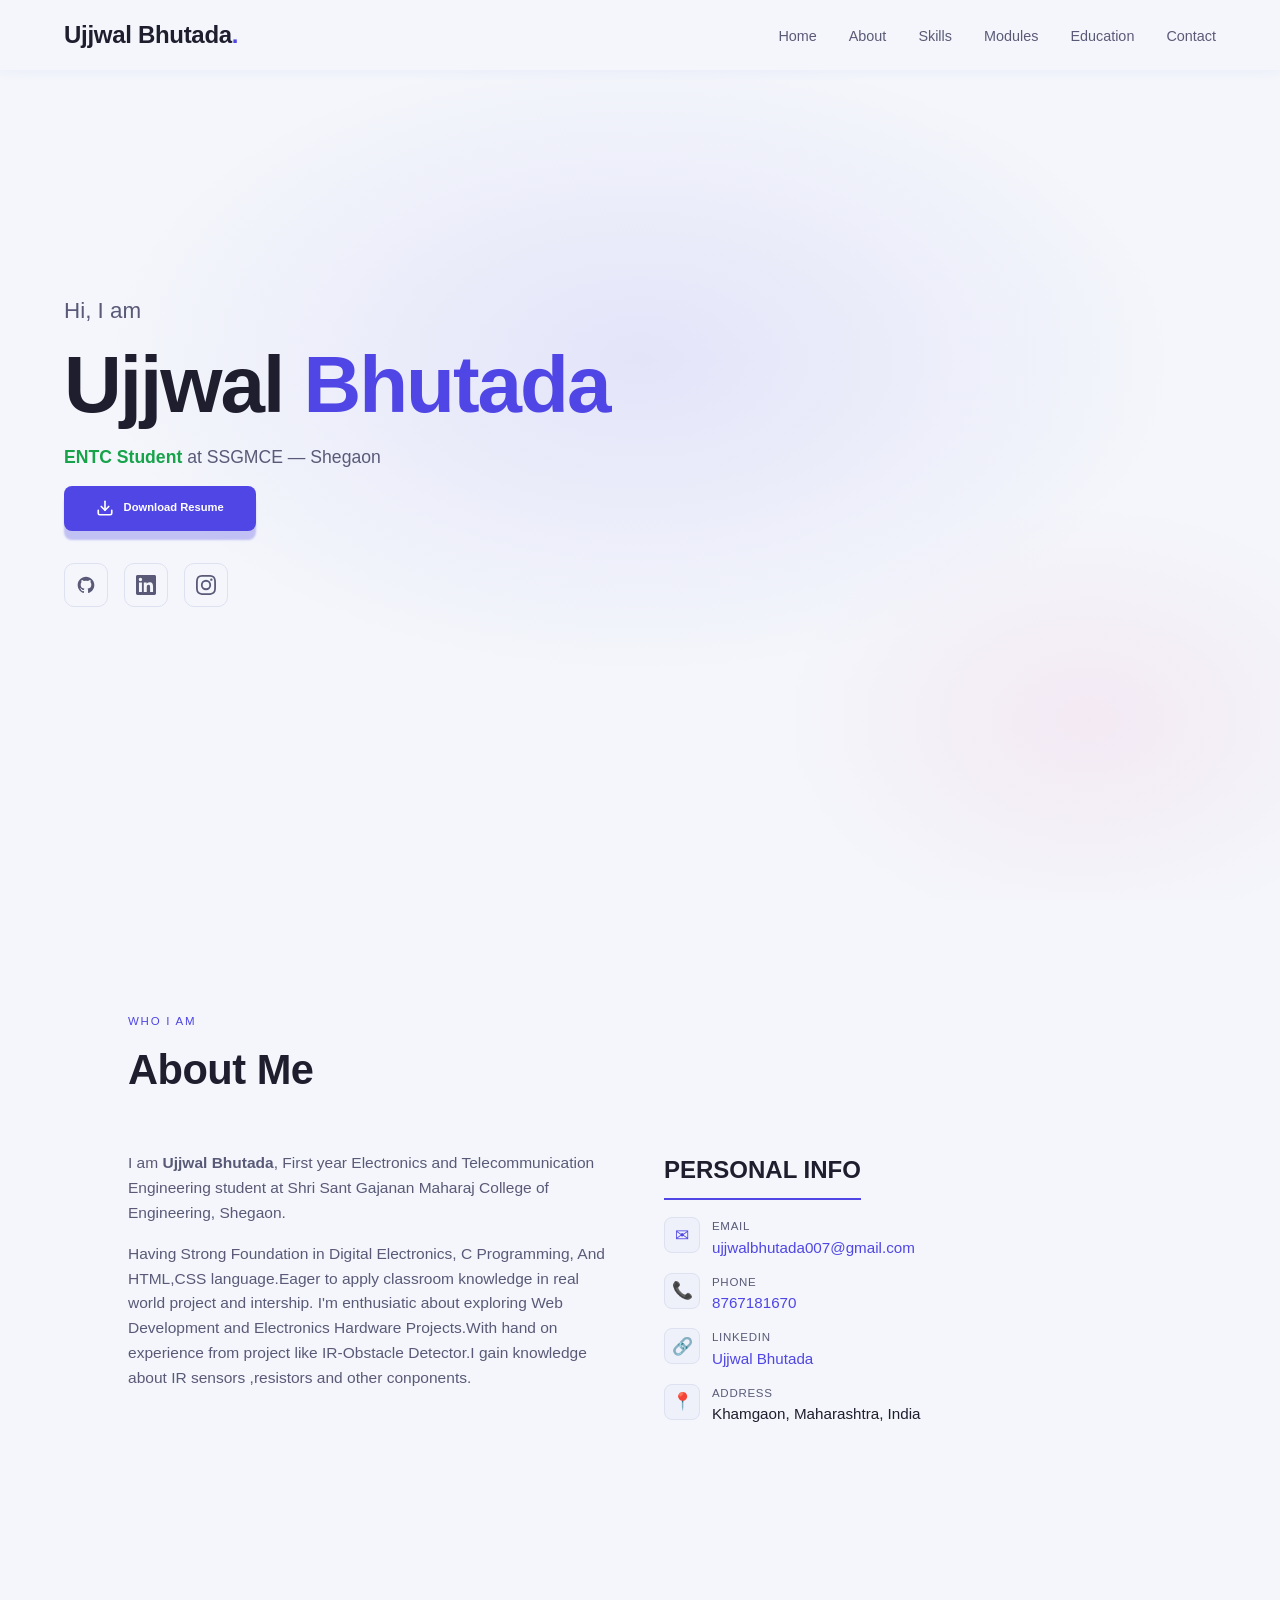
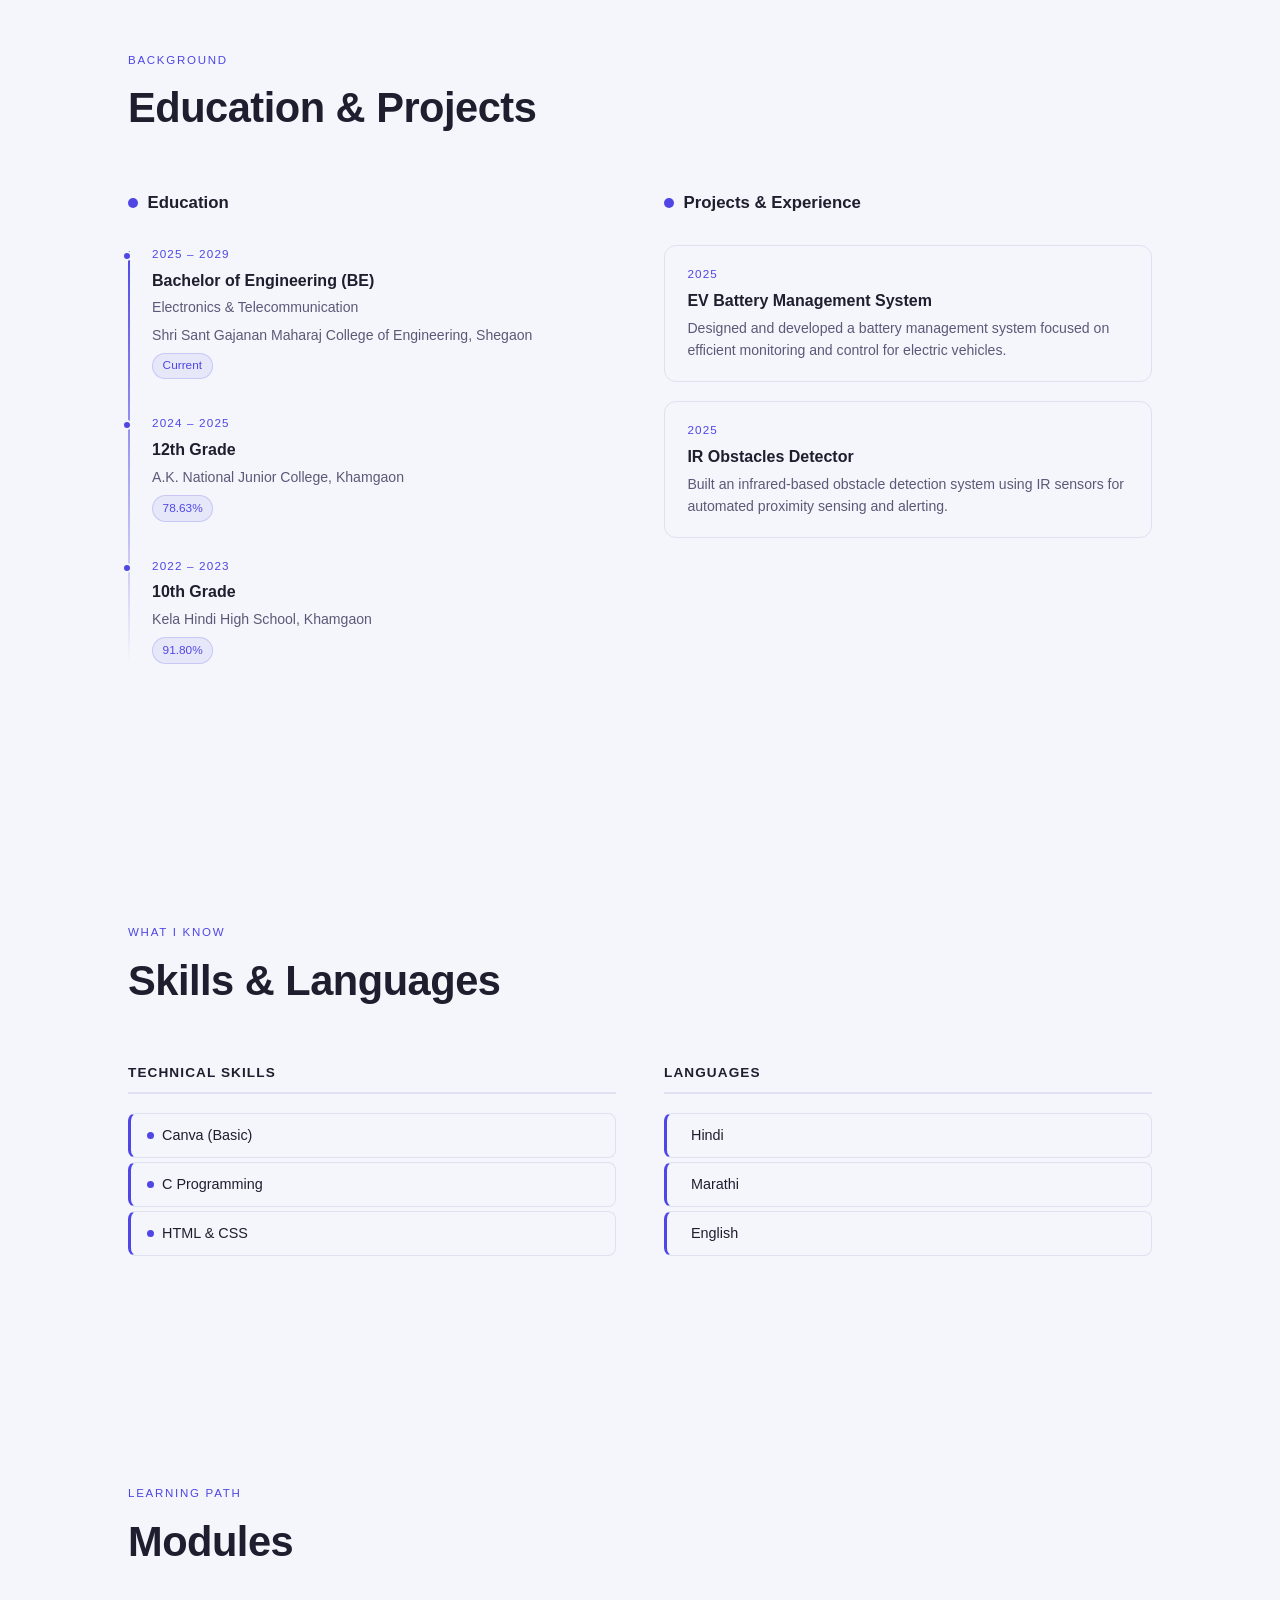
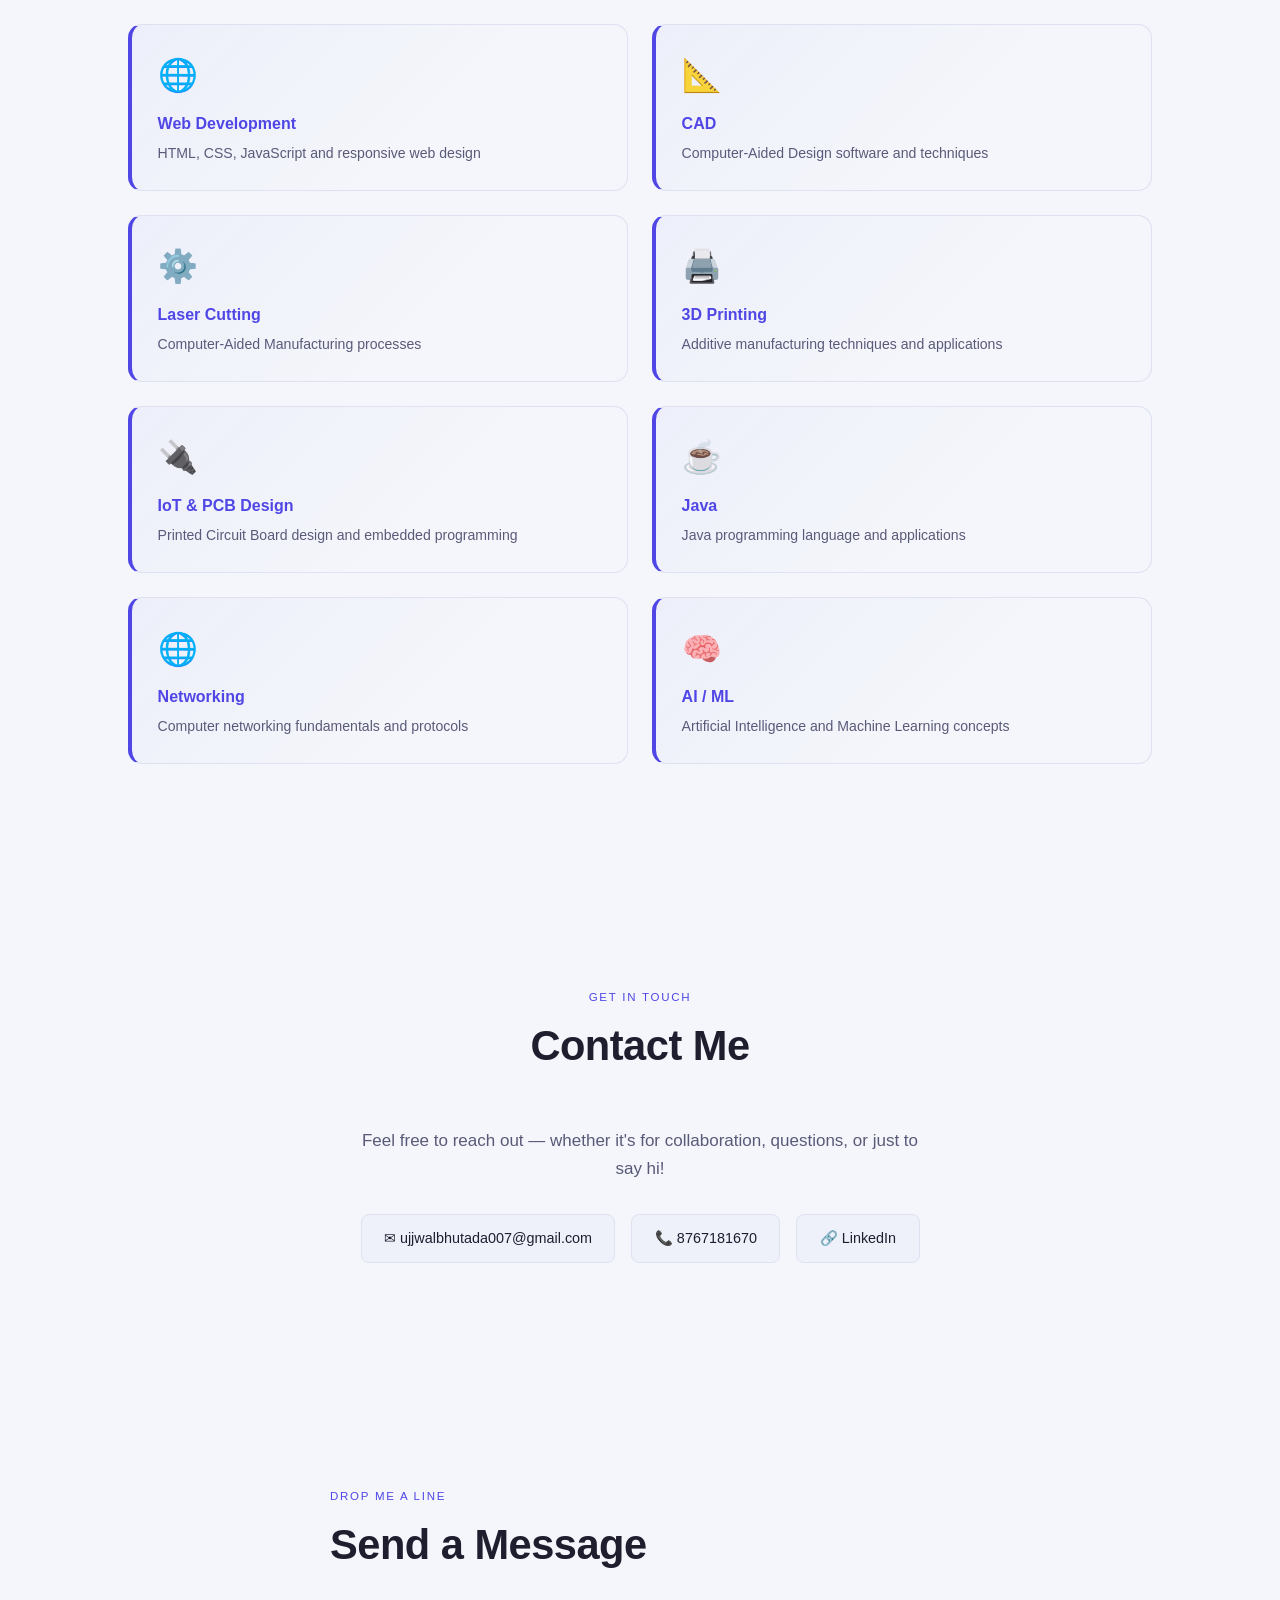
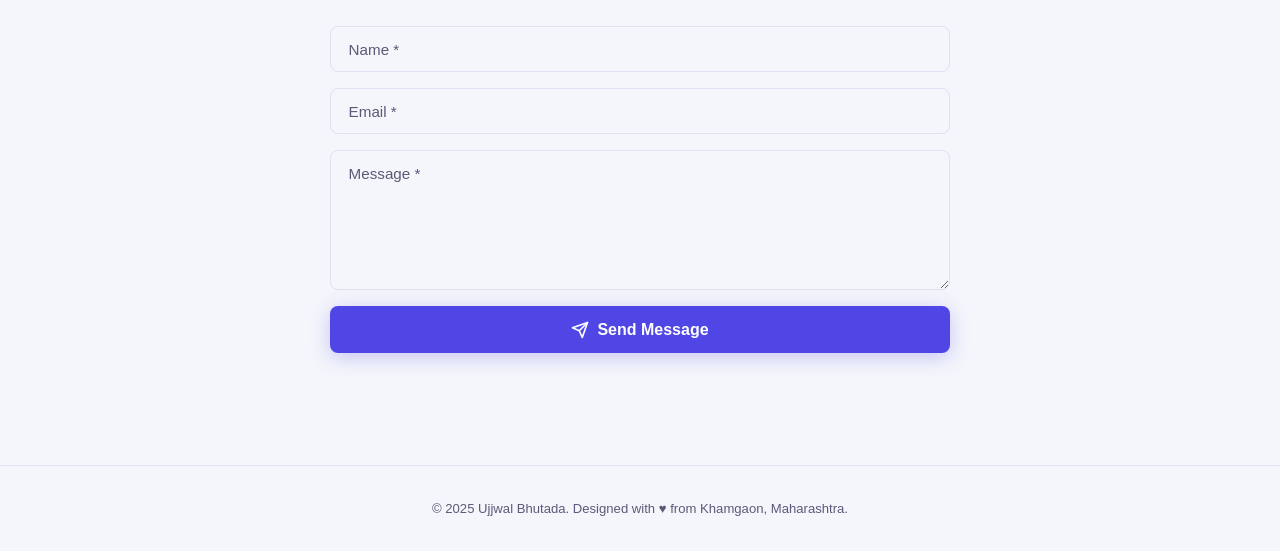
==== Index.html @ f67c1dc6 "Index.html" ====
<!DOCTYPE html>
<html lang="en">
<head>
<meta charset="UTF-8" />
<meta name="viewport" content="width=device-width, initial-scale=1.0"/>
<title>Ujjwal Bhutada | Portfolio</title>
  <link rel="preconnect" href="https://fonts.googleapis.com">
<style>
  :root {
    --bg: #f4f6fb;
    --surface: #fffff;
    --card: #eef0fa;
    --border: #dde1f0;
    --accent: #4f46e5;
    --accent3: #16a34a;
    --text: #1e1e2e;
    --muted: #5a5a78;
    --white: #ffffff;
  }

  *, *::before, *::after { box-sizing: border-box; margin: 0; padding: 0; }
  html { scroll-behavior: smooth; }

  body {
    background: var(--bg);
    color: var(--text);
    font-family: 'poppin', sans-serif;
    font-size: 16px;
    line-height: 1.6;
    overflow-x: hidden;
  }

  /* NAV */
  nav {
    position: fixed; top: 0; left: 0; right: 0; z-index: 100;
    display: flex; align-items: center; justify-content: space-between;
    padding: 1rem 5%;
    background: #f4f6fb;
    backdrop-filter: blur(14px);
    border-bottom: 0px solid var(--border);
    box-shadow: 0 1px 12px rgba(79,70,229,.06);
  }

  .nav-logo {
    font-family: 'poppin', sans-serif;
    font-weight: 800; font-size: 1.5rem;
    color: var(--text); letter-spacing: -.3px;
  }
  .nav-logo span { color: var(--accent); }

  .nav-links { display: flex; gap: 2rem; list-style: none; }
  .nav-links a {
    color: var(--muted); text-decoration: none;
    font-size: .9rem; font-weight: 500;
    transition: color .2s; position: relative;
  }
  .nav-links a::after {
    content: ''; position: absolute; bottom: -4px; left: 0;
    width: 0; height: 2px; background: var(--accent); transition: width .25s;
  }
  .nav-links a:hover { color: var(--accent); }
  .nav-links a:hover::after { width: 100%; }

  .hamburger {
    display: none; flex-direction: column; gap: 5px;
    cursor: pointer; background: none; border: none; padding: 4px;
  }
  .hamburger span {
    display: block; width: 24px; height: 2px;
    background: var(--text); border-radius: 2px; transition: all .3s;
  }
  .hamburger.active span:nth-child(1) { transform: translateY(7px) rotate(45deg); }
  .hamburger.active span:nth-child(2) { opacity: 0; }
  .hamburger.active span:nth-child(3) { transform: translateY(-7px) rotate(-45deg); }

  .mobile-menu {
    display: none; position: fixed; inset: 0;
    background: var(--white); z-index: 99;
    flex-direction: column; align-items: center; justify-content: center; gap: 0.5rem;
  }
  .mobile-menu.open { display: flex; }
  .mobile-menu a {
    font-family: 'poppins', sans-serif; font-size: 1rem; font-weight: 700;
    color: var(--text); text-decoration: none; transition: color .2s;
  }
  .mobile-menu a:hover { color: var(--accent); }
  .mobile-close {
    position: absolute; top: 1.5rem; right: 5%;
    font-size: 2rem; background: none; border: none;
    color: var(--text); cursor: pointer;
  }

  section { padding: 5rem 2%; 
   
  }

  /* HERO */
  #home {
    min-height: 100vh;
    display: flex; flex-direction: column;
    align-items: flex-start; justify-content: center; text-align: left;
    padding-left: 5%;}
  .hero-bg {
    position: absolute; inset: 0; 
    background:
      radial-gradient(ellipse 60% 50% at 50% 40%, rgba(79,70,229,.10) 0%, transparent 70%),
      radial-gradient(ellipse 40% 40% at 85% 80%, rgba(232,67,147,.07) 0%, transparent 60%);
    pointer-events: none;
  }

  .hero-socials {
    display: flex; gap: 1rem; margin-top: 2rem;
    animation: fadeUp .6s .5s ease both;
    justify-content: flex-start;
  }

  .social-icon {
    width: 44px; height: 44px;
    display: grid; place-items: center;
    border: 1.5px solid var(--border);
    border-radius: 10px;
    color: var(--muted);
    background: var(--surface);
    text-decoration: none;
    transition: color .2s, border-color .2s, transform .2s, box-shadow .2s;
  }
  .social-icon svg { width: 20px; height: 20px; }
  .social-icon:hover {
    color: var(--accent);
    border-color: var(--accent);
    transform: translateY(-3px);
    box-shadow: 0 6px 16px rgba(79,70,229,.15);
  }

  .hero-greeting {
    font-size: clamp(0.8rem, 2.5vw, 1.4rem);
    color: var(--muted); margin-bottom: .9rem;
    animation: fadeUp .6s .1s ease both;
    align-items:left;
  }

  .hero-name {
    font-family: 'Syne', sans-serif; font-weight: 800;
    font-size: clamp(2.6rem, 5vw, 5.5rem);
    color: var(--text); line-height: 1.05; letter-spacing: -2px;
    animation: fadeUp .6s .2s ease both;
  }
  .hero-name .accent { color: var(--accent); }

  .hero-sub {
    margin-top: 1rem; font-size: clamp(.95rem, 1.8vw, 1.1rem);
    color: var(--muted); font-weight: 400;
    animation: fadeUp .6s .3s ease both;
  }
  .hero-sub strong { color: var(--accent3); font-weight: 600; }

  .hero-cta {
    margin-top: .9rem;
    display: inline-flex; align-items: center; gap: .6rem;
    background: var(--accent); color: var(--white);
    padding: .85rem 2rem; border-radius: 8px;
    font-weight: 600; font-size: .7rem; text-decoration: none;
    transition: transform .2s, box-shadow .2s;
    box-shadow: 0 9px 2px rgba(79,70,229,.3);
    animation: fadeUp .6s .4s ease both;
  }
  .hero-cta:hover { transform: translateY(-2px); box-shadow: 0 8px 28px rgba(79,70,229,.4); }
  .hero-cta svg { width: 18px; height: 18px; }

  .scroll-hint {
    position: absolute; bottom: 2rem;
    display: flex; flex-direction: column; align-items: center; gap: .4rem;
    color: var(--muted); font-size: .75rem; animation: pulse 2s infinite;
  }
  .scroll-hint span { display: block; width: 1px; height: .4px; background: linear-gradient(to bottom, var(--accent), transparent); }

  .sec-header { margin-bottom: 3rem; }
  .sec-label { font-size: .72rem; letter-spacing: .15em; text-transform: uppercase; color: var(--accent); margin-bottom: .4rem; }
  .sec-title { font-family: 'Syne', sans-serif; font-size: clamp(1.7rem, 4vw, 2.6rem); font-weight: 700; color: var(--text); letter-spacing: -.5px; }

  /* ABOUT */
  #about { background: var(--surface); }
  .about-grid { display: grid; grid-template-columns: 1fr 1fr; gap: 3rem; align-items: start; }
  .about-bio p { color: var(--muted); margin-bottom: 1rem; font-size: .97rem; }

  .personal-headline {
    font-family: 'Syne', sans-serif;
    font-size: 1rem; font-weight: 700; color: var(--text);
    margin-bottom: 1.1rem; padding-bottom: .5rem;
    border-bottom: 2px solid var(--accent); display: inline-block;
  }

  .info-list { list-style: none; display: flex; flex-direction: column; gap: .8rem; }
  .info-list li { display: flex; gap: .75rem; align-items: flex-start; }
  .info-list .info-icon {
    width: 36px; height: 36px; flex-shrink: 0;
    background: var(--card); border: 1px solid var(--border);
    border-radius: 8px; display: grid; place-items: center; color: var(--accent);
  }
  .info-list .info-text { display: flex; flex-direction: column; }
  .info-list .info-label { font-size: .72rem; color: var(--muted); text-transform: uppercase; letter-spacing: .06em; }
  .info-list .info-val { font-size: .95rem; color: var(--text); }
  .info-list .info-val a { color: var(--accent); text-decoration: none; }
  .info-list .info-val a:hover { text-decoration: underline; }

  /* EDUCATION */
  #education { background: var(--bg); }
  .edu-grid { display: grid; grid-template-columns: 1fr 1fr; gap: 3rem; min-width: 0; }
  .col-title {
    font-family: 'Syne', sans-serif; font-size: 1.05rem; font-weight: 700;
    color: var(--text); margin-bottom: 1.75rem;
    display: flex; align-items: center; gap: .6rem;
  }
  .col-title::before { content: ''; width: 10px; height: 10px; border-radius: 50%; background: var(--accent); display: block; }

  .timeline { position: relative; padding-left: 1.5rem; }
  .timeline::before {
    content: ''; position: absolute; left: 0; top: 6px; bottom: 0;
    width: 2px; background: linear-gradient(to bottom, var(--accent), transparent); border-radius: 2px;
  }

  .tl-item { position: relative; margin-bottom: 2.2rem; }
  .tl-item::before {
    content: ''; position: absolute; left: -1.88rem; top: 6px;
    width: 10px; height: 10px; border-radius: 50%;
    background: var(--accent); border: 2px solid var(--bg);
  }

  .tl-year { font-size: .73rem; letter-spacing: .1em; color: var(--accent); text-transform: uppercase; margin-bottom: .25rem; }
  .tl-title { font-family: 'Syne', sans-serif; font-size: 1rem; font-weight: 600; color: var(--text); margin-bottom: .2rem; }
  .tl-sub { font-size: .88rem; color: var(--muted); }

  .tl-badge {
    display: inline-block; background: rgba(79,70,229,.08);
    border: 1px solid rgba(79,70,229,.2); color: var(--accent);
    font-size: .74rem; padding: .18rem .6rem; border-radius: 100px; margin-top: .4rem;
  }

  .proj-card {
    background: var(--surface); border: 1px solid var(--border);
    border-radius: 12px; padding: 1.2rem 1.4rem; margin-bottom: 1.2rem;
    transition: border-color .2s, transform .2s, box-shadow .2s;
  }
  .proj-card:hover { border-color: var(--accent); transform: translateX(4px); box-shadow: 0 4px 16px rgba(79,70,229,.08); }

  /* SKILLS */
  #skills { background: var(--surface); }
  .skills-grid { display: grid; grid-template-columns: 1fr 1fr; gap: 3rem; }

  .skill-col-title {
    font-family: 'Syne', sans-serif; font-size: .85rem; font-weight: 700;
    color: var(--text); margin-bottom: 1.2rem;
    text-transform: uppercase; letter-spacing: .08em;
    padding-bottom: .5rem; border-bottom: 2px solid var(--border);
  }

  .skill-pill {
    display: flex; align-items: center; gap: .5rem;
    background: var(--surface); border: 1px solid var(--border);
    border-left: 3px solid #4f46e5;
    border-radius: 8px; padding: .6rem 1rem; margin: .3rem 0;
    font-size: .9rem; color: var(--text); width: 100%;
    transition: border-color .2s, color .2s, background .2s;
  }
  .skill-pill:hover { border-color: var(--accent); color: var(--accent); background: rgba(79,70,229,.04); }
  .skill-pill .dot { width: 7px; height: 7px; border-radius: 50%; background: var(--accent); flex-shrink: 0; }

  .lang-pill {
    display: flex; align-items: center; gap: .5rem;
    background: var(--surface); border: 1px solid var(--border);
    border-left: 3px solid #4f46e5;
    border-radius: 8px; padding: .6rem 1rem; margin: .3rem 0;
    font-size: .9rem; color: var(--text); width: 100%;
    transition: border-color .2s, color .2s, background .2s;
  }
  .lang-pill:hover { border-color: var(--accent); }
  .lang-name { font-size: .95rem; color: var(--text); }
  .lang-level {
    margin-left: auto; font-size: .74rem; color: var(--accent3);
    background: rgba(22,163,74,.08); border-radius: 100px; padding: .15rem .6rem;
    border: 1px solid rgba(22,163,74,.2);
  }

  /* MODULES */
  #modules { background: var(--bg); }
  .modules-grid { display: grid; grid-template-columns: 1fr 1fr; gap: 1.5rem; }
  .module-card {
    background: var(--surface); border: 1px solid var(--border);
    border-radius: 14px; padding: 1.6rem; position: relative; overflow: hidden;
    transition: transform .2s, border-color .2s, box-shadow .2s;
    border-left: 4px solid #4f46e5;
  }
  .module-card:hover { transform: translateY(-4px); border-color: var(--accent); box-shadow: 0 8px 24px rgba(79,70,229,.1); }
  .module-card::after {
    content: ''; position: absolute; inset: 0;
    background: linear-gradient(135deg, rgba(79,70,229,.04) 0%, transparent 60%);
    pointer-events: none;
  }

  .module-num { display: none; }
.module-icon { font-size: 2rem; margin-bottom: .6rem; display: block; }
.module-name { font-family: 'Syne', sans-serif; font-size: 1rem; font-weight: 700; color: var(--accent); margin-bottom: .4rem; }
.module-desc { font-size: .88rem; color: var(--muted); line-height: 1.5; }

  .status-badge { display: inline-flex; align-items: center; gap: .4rem; font-size: .78rem; padding: .28rem .75rem; border-radius: 100px; font-weight: 500; }
  .status-completed { background: rgba(22,163,74,.08); color: var(--accent3); border: 1px solid rgba(22,163,74,.2); }
  .status-upcoming  { background: rgba(79,70,229,.08); color: var(--accent);  border: 1px solid rgba(79,70,229,.2); }
  .status-dot { width: 6px; height: 6px; border-radius: 50%; }
  .status-completed .status-dot { background: var(--accent3); }
  .status-upcoming  .status-dot { background: var(--accent); }

  /* CONTACT */
  #contact { background: var(--surface); text-align: center; }
  .contact-inner { max-width: 560px; margin: 0 auto; }
  .contact-inner > p { color: var(--muted); margin-bottom: 2rem; }
  .contact-links { display: flex; flex-wrap: wrap; gap: 1rem; justify-content: center; }
  .contact-btn {
    display: inline-flex; align-items: center; gap: .5rem;
    border: 1px solid var(--border); border-radius: 8px;
    padding: .75rem 1.4rem; color: var(--text);
    text-decoration: none; font-size: .9rem; background: var(--card);
    transition: border-color .2s, color .2s, background .2s, box-shadow .2s;
  }
  .contact-btn:hover { background: var(--accent); border-color: var(--accent); color: var(--white); box-shadow: 0 4px 16px rgba(79,70,229,.25); }

  /* SEND MESSAGE */
  #message { background: var(--bg); }

  .msg-form { display: flex; flex-direction: column; gap: 1rem; margin-top: .5rem; }

  .msg-form input,
  .msg-form textarea {
    width: 100%;
    padding: .85rem 1.1rem;
    border: 1.5px solid var(--border);
    border-radius: 8px;
    background: var(--surface);
    color: var(--text);
    font-family: 'DM Sans', sans-serif;
    font-size: .95rem;
    outline: none;
    transition: border-color .2s, box-shadow .2s;
  }
  .msg-form input::placeholder,
  .msg-form textarea::placeholder { color: var(--muted); }
  .msg-form input:focus,
  .msg-form textarea:focus {
    border-color: var(--accent);
    box-shadow: 0 0 0 3px rgba(79,70,229,.1);
  }
  .msg-form textarea { resize: vertical; min-height: 140px; }

  .msg-submit {
    display: inline-flex; align-items: center; justify-content: center; gap: .5rem;
    background: var(--accent); color: var(--white);
    border: none; border-radius: 8px;
    padding: .9rem 2rem; font-size: 1rem; font-weight: 600;
    cursor: pointer; font-family: 'Poppin', sans-serif;
    transition: transform .2s, box-shadow .2s;
    box-shadow: 0 4px 20px rgba(79,70,229,.28);
  }
  .msg-submit:hover { transform: translateY(-2px); box-shadow: 0 8px 28px rgba(79,70,229,.38); }

  .msg-success {
    display: none; text-align: center; padding: 1.2rem;
    background: rgba(22,163,74,.08); border: 1px solid rgba(22,163,74,.2);
    border-radius: 8px; color: var(--accent3); font-weight: 500;
  }

  /* FOOTER */
  footer {
    text-align: center; padding: 2rem 5%;
    border-top: 1px solid var(--border);
    color: var(--muted); font-size: .82rem; background: var(--surface);
  }

  @keyframes fadeUp { from { opacity:0; transform:translateY(24px); } to { opacity:1; transform:translateY(0); } }
  @keyframes pulse  { 0%,100% { opacity:.4; } 50% { opacity:1; } }

  .reveal { opacity: 1; transform: translateY(0px); transition: opacity .5s ease, transform .5s ease; }
  .reveal.visible { opacity: 1; transform: none; }

  @media (max-width: 768px) {
    .nav-links { display: none; }
    .hamburger { display: flex; }
    .about-grid, .edu-grid, .skills-grid { grid-template-columns: 1fr; }
    .hero-name { letter-spacing: -1px; }
  }

  @media (min-width: 769px) {
    .about-grid { grid-template-columns: 1fr 1fr; }
    .edu-grid { grid-template-columns: 1fr 1fr; }
    .skills-grid { grid-template-columns: 1fr 1fr; }
    .modules-grid { grid-template-columns: 1fr 1fr; }
    section { padding: 6rem 8%; }
  }

  @media (min-width: 1200px) {
    body { font-size: 17px; }
    .hero-name { font-size: 5rem; }
    section { padding: 7rem 10%; }
  }
</style>
</head>
<body>

<!-- NAV -->
<nav>
  <div class="nav-logo">Ujjwal Bhutada<span>.</span></div>
  <ul class="nav-links">
    <li><a href="#home">Home</a></li>
    <li><a href="#about">About</a></li>
    <li><a href="#skills">Skills</a></li>
    <li><a href="#modules">Modules</a></li>
    <li><a href="#education">Education</a></li>
    <li><a href="#contact">Contact</a></li>
  </ul>
  <button class="hamburger" id="hamburger" aria-label="Menu">
    <span></span><span></span><span></span>
  </button>
</nav>

<!-- Mobile Menu -->
<div class="mobile-menu" id="mobileMenu">
  <button class="mobile-close" id="mobileClose">✕</button>
  <a href="#home"      onclick="closeMobile()">Home</a>
  <a href="#about"     onclick="closeMobile()">About</a>
  <a href="#skills"    onclick="closeMobile()">Skills</a>
  <a href="#modules"   onclick="closeMobile()">Modules</a>
  <a href="#education" onclick="closeMobile()">Education</a>
  <a href="#contact"   onclick="closeMobile()">Contact</a>
</div>

<!-- HERO -->
<section id="home">
  <div class="hero-bg"></div>
  <p class="hero-greeting">Hi, I am</p>
  <h1 class="hero-name">Ujjwal <span class="accent">Bhutada</span></h1>
  <p class="hero-sub"><strong>ENTC Student</strong> at SSGMCE — Shegaon</p>
  <a class="hero-cta" href="resume.pdf" download>
    <svg viewBox="0 0 24 24" fill="none" stroke="currentColor" stroke-width="2.2" stroke-linecap="round" stroke-linejoin="round">
      <path d="M21 15v4a2 2 0 0 1-2 2H5a2 2 0 0 1-2-2v-4"/>
      <polyline points="7 10 12 15 17 10"/>
      <line x1="12" y1="15" x2="12" y2="3"/>
    </svg>
    Download Resume
  </a>

  <!-- Social Icons -->
  <div class="hero-socials">
    <a href="https://github.com/ujjwalbhutada007-tech" target="_blank" class="social-icon" aria-label="GitHub">
      <svg viewBox="0 0 24 24" fill="currentColor">
        <path d="M12 2C6.477 2 2 6.477 2 12c0 4.418 2.865 8.166 6.839 9.489.5.092.682-.217.682-.482 0-.237-.009-.868-.013-1.703-2.782.604-3.369-1.342-3.369-1.342-.454-1.154-1.11-1.462-1.11-1.462-.908-.62.069-.608.069-.608 1.003.07 1.531 1.03 1.531 1.03.892 1.529 2.341 1.088 2.91.832.092-.647.35-1.088.636-1.338-2.22-.253-4.555-1.11-4.555-4.943 0-1.091.39-1.984 1.029-2.683-.103-.253-.446-1.27.098-2.647 0 0 .84-.269 2.75 1.025A9.578 9.578 0 0 1 12 6.836a9.59 9.59 0 0 1 2.504.337c1.909-1.294 2.747-1.025 2.747-1.025.546 1.377.202 2.394.1 2.647.64.699 1.028 1.592 1.028 2.683 0 3.842-2.339 4.687-4.566 4.935.359.309.678.919.678 1.852 0 1.336-.012 2.415-.012 2.743 0 .267.18.579.688.481C19.138 20.163 22 16.418 22 12c0-5.523-4.477-10-10-10z"/>
      </svg>
    </a>
    <a href="https://www.linkedin.com/in/ujjwal-bhutada" target="_blank" class="social-icon" aria-label="LinkedIn">
      <svg viewBox="0 0 24 24" fill="currentColor">
        <path d="M20.447 20.452h-3.554v-5.569c0-1.328-.027-3.037-1.852-3.037-1.853 0-2.136 1.445-2.136 2.939v5.667H9.351V9h3.414v1.561h.046c.477-.9 1.637-1.85 3.37-1.85 3.601 0 4.267 2.37 4.267 5.455v6.286zM5.337 7.433a2.062 2.062 0 0 1-2.063-2.065 2.064 2.064 0 1 1 2.063 2.065zm1.782 13.019H3.555V9h3.564v11.452zM22.225 0H1.771C.792 0 0 .774 0 1.729v20.542C0 23.227.792 24 1.771 24h20.451C23.2 24 24 23.227 24 22.271V1.729C24 .774 23.2 0 22.222 0h.003z"/>
      </svg>
    </a>
    <a href="https://www.instagram.com/ujjwalx_30" target="_blank" class="social-icon" aria-label="Instagram">
      <svg viewBox="0 0 24 24" fill="currentColor">
<path d="M12 2.163c3.204 0 3.584.012 4.85.07 3.252.148 4.771 1.691 4.919 4.919.058 1.265.069 1.645.069 4.849 0 3.205-.012 3.584-.069 4.849-.149 3.225-1.664 4.771-4.919 4.919-1.266.058-1.644.07-4.85.07-3.204 0-3.584-.012-4.849-.07-3.26-.149-4.771-1.699-4.919-4.92-.058-1.265-.07-1.644-.07-4.849 0-3.204.013-3.583.07-4.849.149-3.227 1.664-4.771 4.919-4.919 1.266-.057 1.645-.069 4.849-.069zM12 0C8.741 0 8.333.014 7.053.072 2.695.272.273 2.69.073 7.052.014 8.333 0 8.741 0 12c0 3.259.014 3.668.072 4.948.2 4.358 2.618 6.78 6.98 6.98C8.333 23.986 8.741 24 12 24c3.259 0 3.668-.014 4.948-.072 4.354-.2 6.782-2.618 6.979-6.98.059-1.28.073-1.689.073-4.948 0-3.259-.014-3.667-.072-4.947-.196-4.354-2.617-6.78-6.979-6.98C15.668.014 15.259 0 12 0zm0 5.838a6.162 6.162 0 1 0 0 12.324 6.162 6.162 0 0 0 0-12.324zM12 16a4 4 0 1 1 0-8 4 4 0 0 1 0 8zm6.406-11.845a1.44 1.44 0 1 0 0 2.881 1.44 1.44 0 0 0 0-2.881z"/>
      </svg>
    </a>
  </div>

  <div class="scroll-hint"><span></span></div>
</section>

<!-- ABOUT -->
<section id="about">
  <div class="sec-header reveal">
    <p class="sec-label">Who I Am</p>
    <h2 class="sec-title">About Me</h2>
  </div>
  <div class="about-grid">
    <div class="about-bio reveal">
      <p>I am <strong>Ujjwal Bhutada</strong>, First year Electronics and Telecommunication Engineering student at Shri Sant Gajanan Maharaj College of Engineering, Shegaon.</p>
      <p>Having Strong Foundation in Digital Electronics, C Programming, And HTML,CSS language.Eager to apply classroom knowledge in real world project and intership. I'm enthusiatic about exploring Web Development and Electronics Hardware Projects.With hand on experience from project like IR-Obstacle Detector.I gain knowledge about IR sensors ,resistors and other conponents.</p>
    </div>
    <div class="reveal">
      <div class="personal-headline"><h2>PERSONAL INFO</h2></div>
      <br>
      <ul class="info-list">
        <li>
          <div class="info-icon">✉</div>
          <div class="info-text">
            <span class="info-label">Email</span>
            <span class="info-val"><a href="mailto:ujjwalbhutada007@gmail.com">ujjwalbhutada007@gmail.com</a></span>
          </div>
        </li>
        <li>
          <div class="info-icon">📞</div>
          <div class="info-text">
            <span class="info-label">Phone</span>
            <span class="info-val"><a href="tel:8767181670">8767181670</a></span>
          </div>
        </li>
        <li>
          <div class="info-icon">🔗</div>
          <div class="info-text">
            <span class="info-label">LinkedIn</span>
            <span class="info-val"><a href="https://www.linkedin.com/in/ujjwal-bhutada" target="_blank">Ujjwal Bhutada</a></span>
          </div>
        </li>
        <li>
          <div class="info-icon">📍</div>
          <div class="info-text">
            <span class="info-label">Address</span>
            <span class="info-val">Khamgaon, Maharashtra, India</span>
          </div>
        </li>
      </ul>
    </div>
  </div>
</section>

<!-- EDUCATION & PROJECTS -->
<section id="education">
  <div class="sec-header reveal">
    <p class="sec-label">Background</p>
    <h2 class="sec-title">Education &amp; Projects</h2>
  </div>
  <div class="edu-grid">
    <div class="reveal">
      <div class="col-title">Education</div>
      <div class="timeline">
        <div class="tl-item">
          <div class="tl-year">2025 – 2029</div>
          <div class="tl-title">Bachelor of Engineering (BE)</div>
          <div class="tl-sub">Electronics &amp; Telecommunication</div>
          <div class="tl-sub" style="margin-top:.3rem;">Shri Sant Gajanan Maharaj College of Engineering, Shegaon</div>
          <span class="tl-badge">Current</span>
        </div>
        <div class="tl-item">
          <div class="tl-year">2024 – 2025</div>
          <div class="tl-title">12th Grade</div>
          <div class="tl-sub">A.K. National Junior College, Khamgaon</div>
          <span class="tl-badge">78.63%</span>
        </div>
        <div class="tl-item">
          <div class="tl-year">2022 – 2023</div>
          <div class="tl-title">10th Grade</div>
          <div class="tl-sub">Kela Hindi High School, Khamgaon</div>
          <span class="tl-badge">91.80%</span>
        </div>
      </div>
    </div>
    <div class="reveal">
      <div class="col-title">Projects &amp; Experience</div>
      <div class="proj-card">
        <div class="tl-year">2025</div>
        <div class="tl-title">EV Battery Management System</div>
        <div class="tl-sub">Designed and developed a battery management system focused on efficient monitoring and control for electric vehicles.</div>
      </div>
      <div class="proj-card">
        <div class="tl-year">2025</div>
        <div class="tl-title">IR Obstacles Detector</div>
        <div class="tl-sub">Built an infrared-based obstacle detection system using IR sensors for automated proximity sensing and alerting.</div>
      </div>
    </div>
  </div>
</section>

<!-- SKILLS & LANGUAGES -->
<section id="skills">
  <div class="sec-header reveal">
    <p class="sec-label">What I Know</p>
    <h2 class="sec-title">Skills &amp; Languages</h2>
  </div>
  <div class="skills-grid">
    <div class="reveal">
      <div class="skill-col-title">Technical Skills</div>
      <div>
        <div class="skill-pill"><span class="dot"></span> Canva (Basic)</div>
        <div class="skill-pill"><span class="dot"></span> C Programming</div>
        <div class="skill-pill"><span class="dot"></span> HTML &amp; CSS</div>
      </div>
    </div>
    <div class="reveal">
      <div class="skill-col-title">Languages</div>
      <div class="lang-pill"><span class="lang-name"></span>Hindi</div>
      <div class="lang-pill"><span class="lang-name"></span>Marathi</div>
      <div class="lang-pill"><span class="lang-name"></span>English</div>
    </div>
  </div>
</section>

<!-- MODULES -->
<section id="modules">
  <div class="sec-header reveal">
    <p class="sec-label">Learning Path</p>
    <h2 class="sec-title">Modules</h2>
  </div>
  <div class="modules-grid">
   <div class="module-card reveal">
  <span class="module-icon">🌐</span>
  <div class="module-name">Web Development</div>
  <div class="module-desc">HTML, CSS, JavaScript and responsive web design</div>
</div>
<div class="module-card reveal">
  <span class="module-icon">📐</span>
  <div class="module-name">CAD</div>
  <div class="module-desc">Computer-Aided Design software and techniques</div>
</div>
<div class="module-card reveal">
  <span class="module-icon">⚙️</span>
  <div class="module-name">Laser Cutting</div>
  <div class="module-desc">Computer-Aided Manufacturing processes</div>
</div>
<div class="module-card reveal">
  <span class="module-icon">🖨️</span>
  <div class="module-name">3D Printing</div>
  <div class="module-desc">Additive manufacturing techniques and applications</div>
</div>
    <div class="module-card reveal">
  <span class="module-icon">🔌</span>
      <div class="module-name">IoT & PCB Design</div>
  <div class="module-desc">Printed Circuit Board design and embedded programming</div>
</div>
<div class="module-card reveal">
  <span class="module-icon">☕</span>
  <div class="module-name">Java</div>
  <div class="module-desc">Java programming language and applications</div>
</div>
<div class="module-card reveal">
  <span class="module-icon">🌐</span>
  <div class="module-name">Networking</div>
  <div class="module-desc">Computer networking fundamentals and protocols</div>
</div>
<div class="module-card reveal">
  <span class="module-icon">🧠</span>
  <div class="module-name">AI / ML</div>
  <div class="module-desc">Artificial Intelligence and Machine Learning concepts</div>
</div>
  </div>
</section>

<!-- CONTACT -->
<section id="contact">
  <div class="contact-inner">
    <div class="sec-header reveal">
      <p class="sec-label">Get In Touch</p>
      <h2 class="sec-title">Contact Me</h2>
    </div>
    <p class="reveal">Feel free to reach out — whether it's for collaboration, questions, or just to say hi!</p>
    <div class="contact-links reveal">
      <a class="contact-btn" href="mailto:ujjwalbhutada007@gmail.com">✉ ujjwalbhutada007@gmail.com</a>
      <a class="contact-btn" href="tel:8767181670">📞 8767181670</a>
      <a class="contact-btn" href="https://www.linkedin.com/in/ujjwal-bhutada" target="_blank">🔗 LinkedIn</a>
    </div>
  </div>
</section>

<!-- SEND A MESSAGE -->
<section id="message" style="background:var(--bg);">
  <div style="max-width:620px;margin:0 auto;">
    <div class="sec-header reveal">
      <p class="sec-label">Drop Me a Line</p>
      <h2 class="sec-title">Send a Message</h2>
    </div>
    <form class="msg-form reveal" id="msgForm" onsubmit="sendMessage(event)">
      <input type="text"  id="msgName"  placeholder="Name *"    required />
      <input type="email" id="msgEmail" placeholder="Email *"   required />
      <textarea           id="msgText"  placeholder="Message *" required></textarea>
      <button type="submit" class="msg-submit">
        <svg width="18" height="18" viewBox="0 0 24 24" fill="none" stroke="currentColor" stroke-width="2.2" stroke-linecap="round" stroke-linejoin="round">
          <line x1="22" y1="2" x2="11" y2="13"/><polygon points="22 2 15 22 11 13 2 9 22 2"/>
        </svg>
        Send Message
      </button>
    </form>
    <div class="msg-success" id="msgSuccess">
      ✅ Thank you! Your message has been sent successfully.
    </div>
  </div>
</section>

<!-- FOOTER -->
<footer>
  <p>© 2025 Ujjwal Bhutada. Designed with ♥ from Khamgaon, Maharashtra.</p>
</footer>

<script>
  const hamburger   = document.getElementById('hamburger');
  const mobileMenu  = document.getElementById('mobileMenu');
  const mobileClose = document.getElementById('mobileClose');

  hamburger.addEventListener('click', () => {
    hamburger.classList.toggle('active');
    mobileMenu.classList.toggle('open');
  });
  mobileClose.addEventListener('click', closeMobile);
  function closeMobile() {
    hamburger.classList.remove('active');
    mobileMenu.classList.remove('open');
  }

  function sendMessage(e) {
    e.preventDefault();
    document.getElementById('msgForm').style.display = 'none';
    document.getElementById('msgSuccess').style.display = 'block';
  }

  const reveals = document.querySelectorAll('.reveal');
  const observer = new IntersectionObserver((entries) => {
    entries.forEach((e, i) => {
      if (e.isIntersecting) {
        setTimeout(() => e.target.classList.add('visible'), i * 80);
        observer.unobserve(e.target);
      }
    });
  }, { threshold: 0.12 });
  reveals.forEach(r => observer.observe(r));
</script>
</body>
</html>
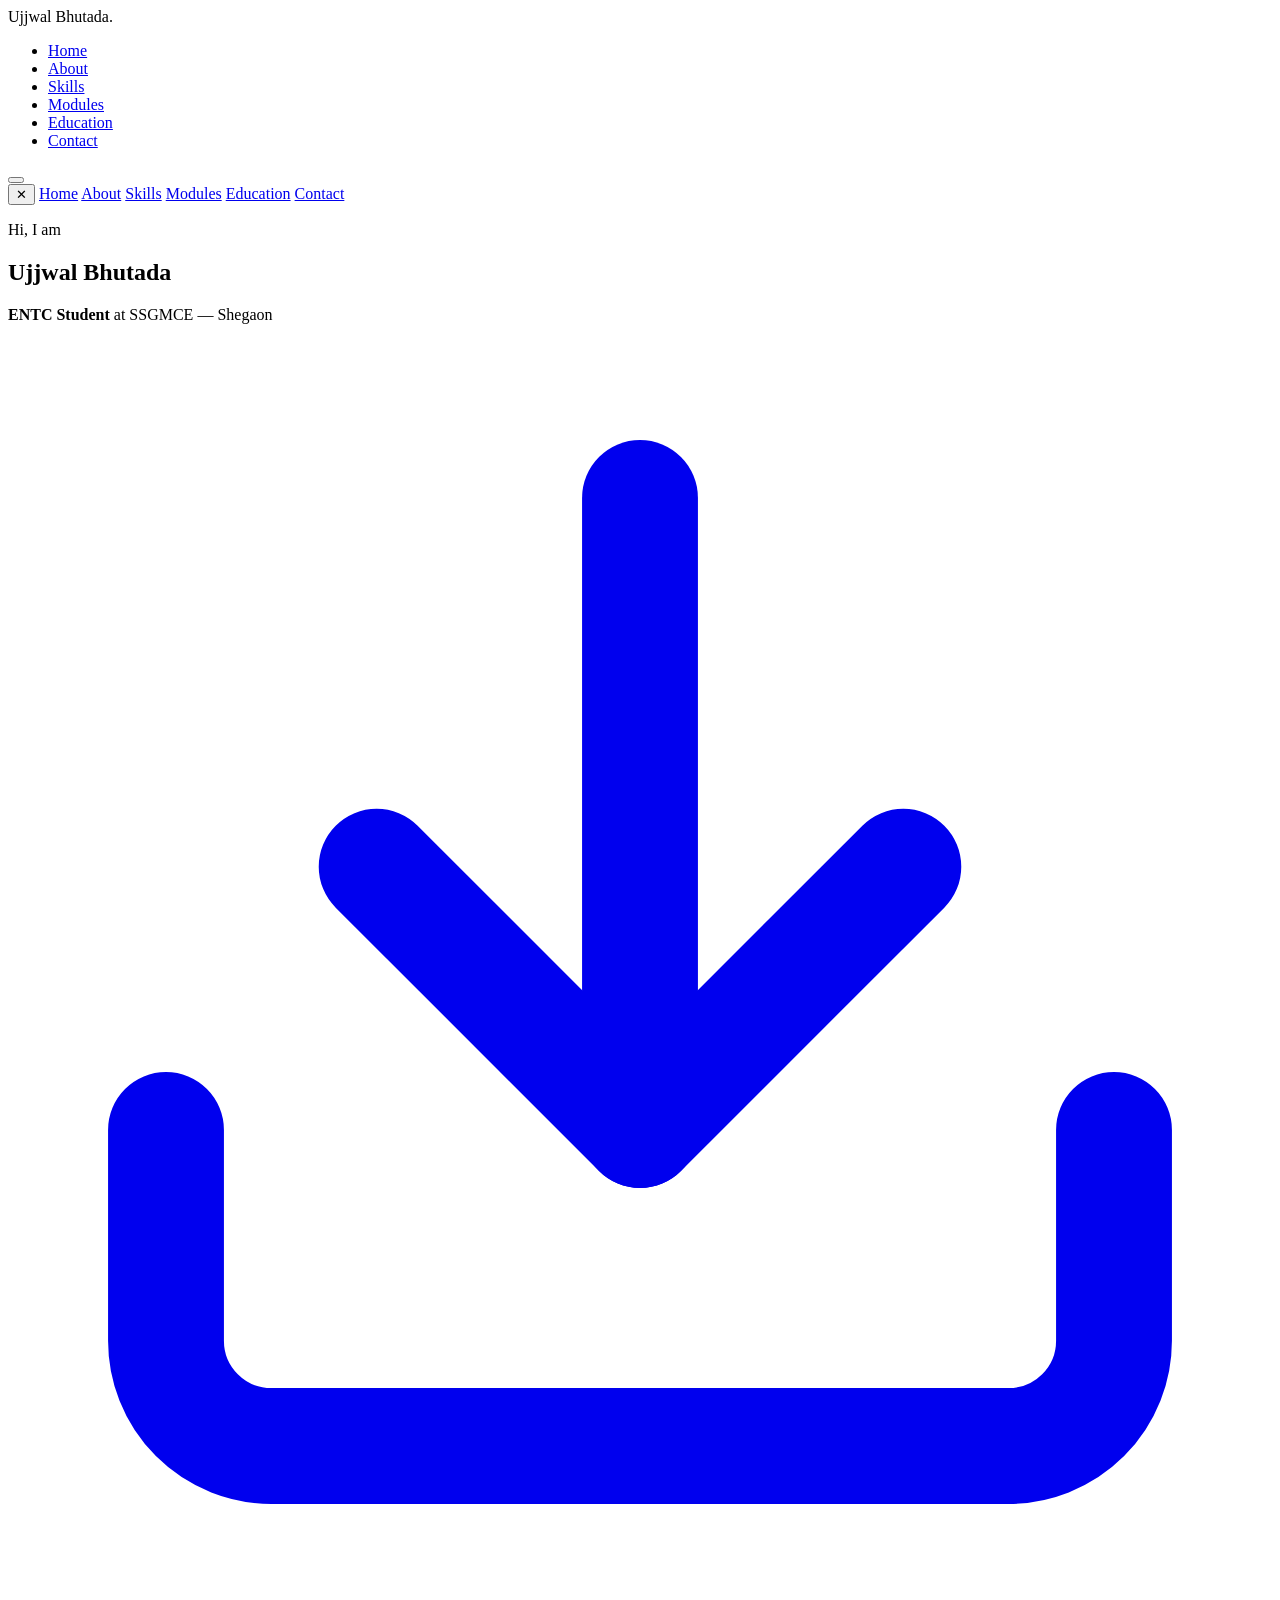
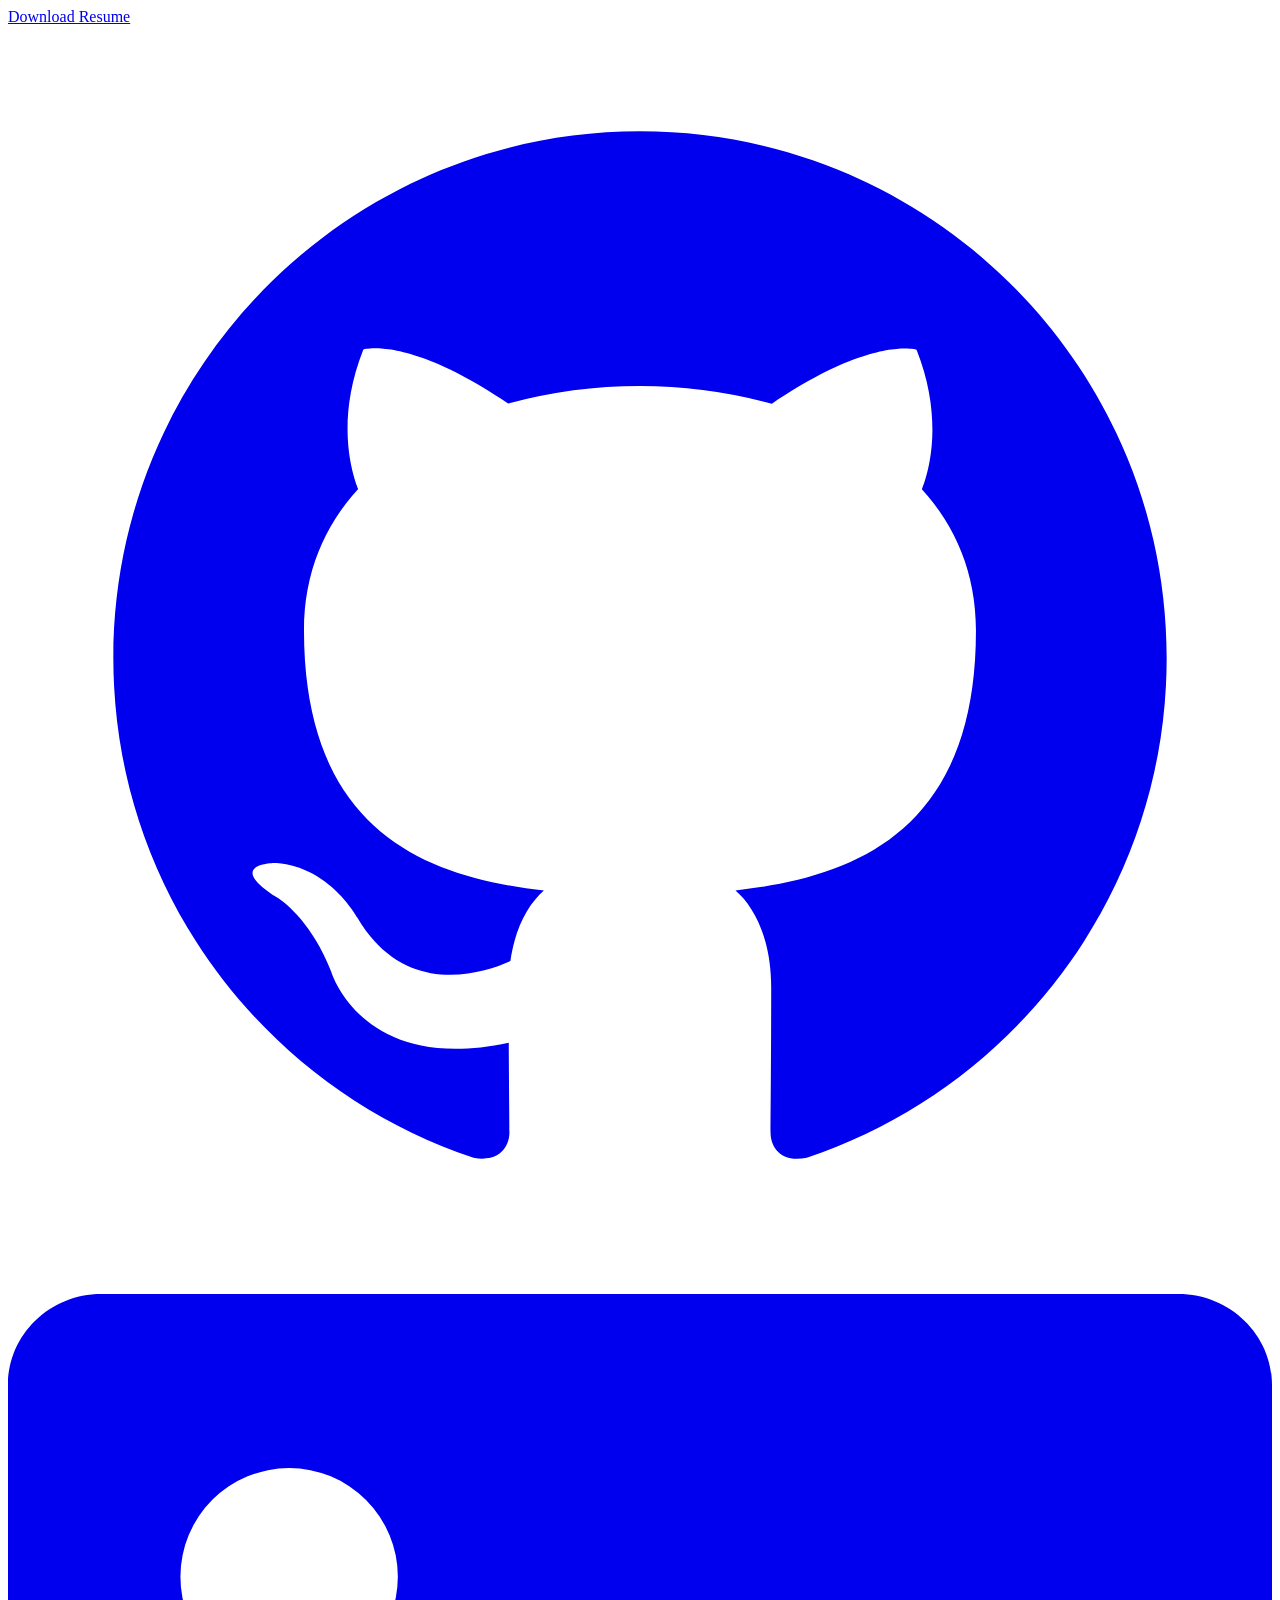
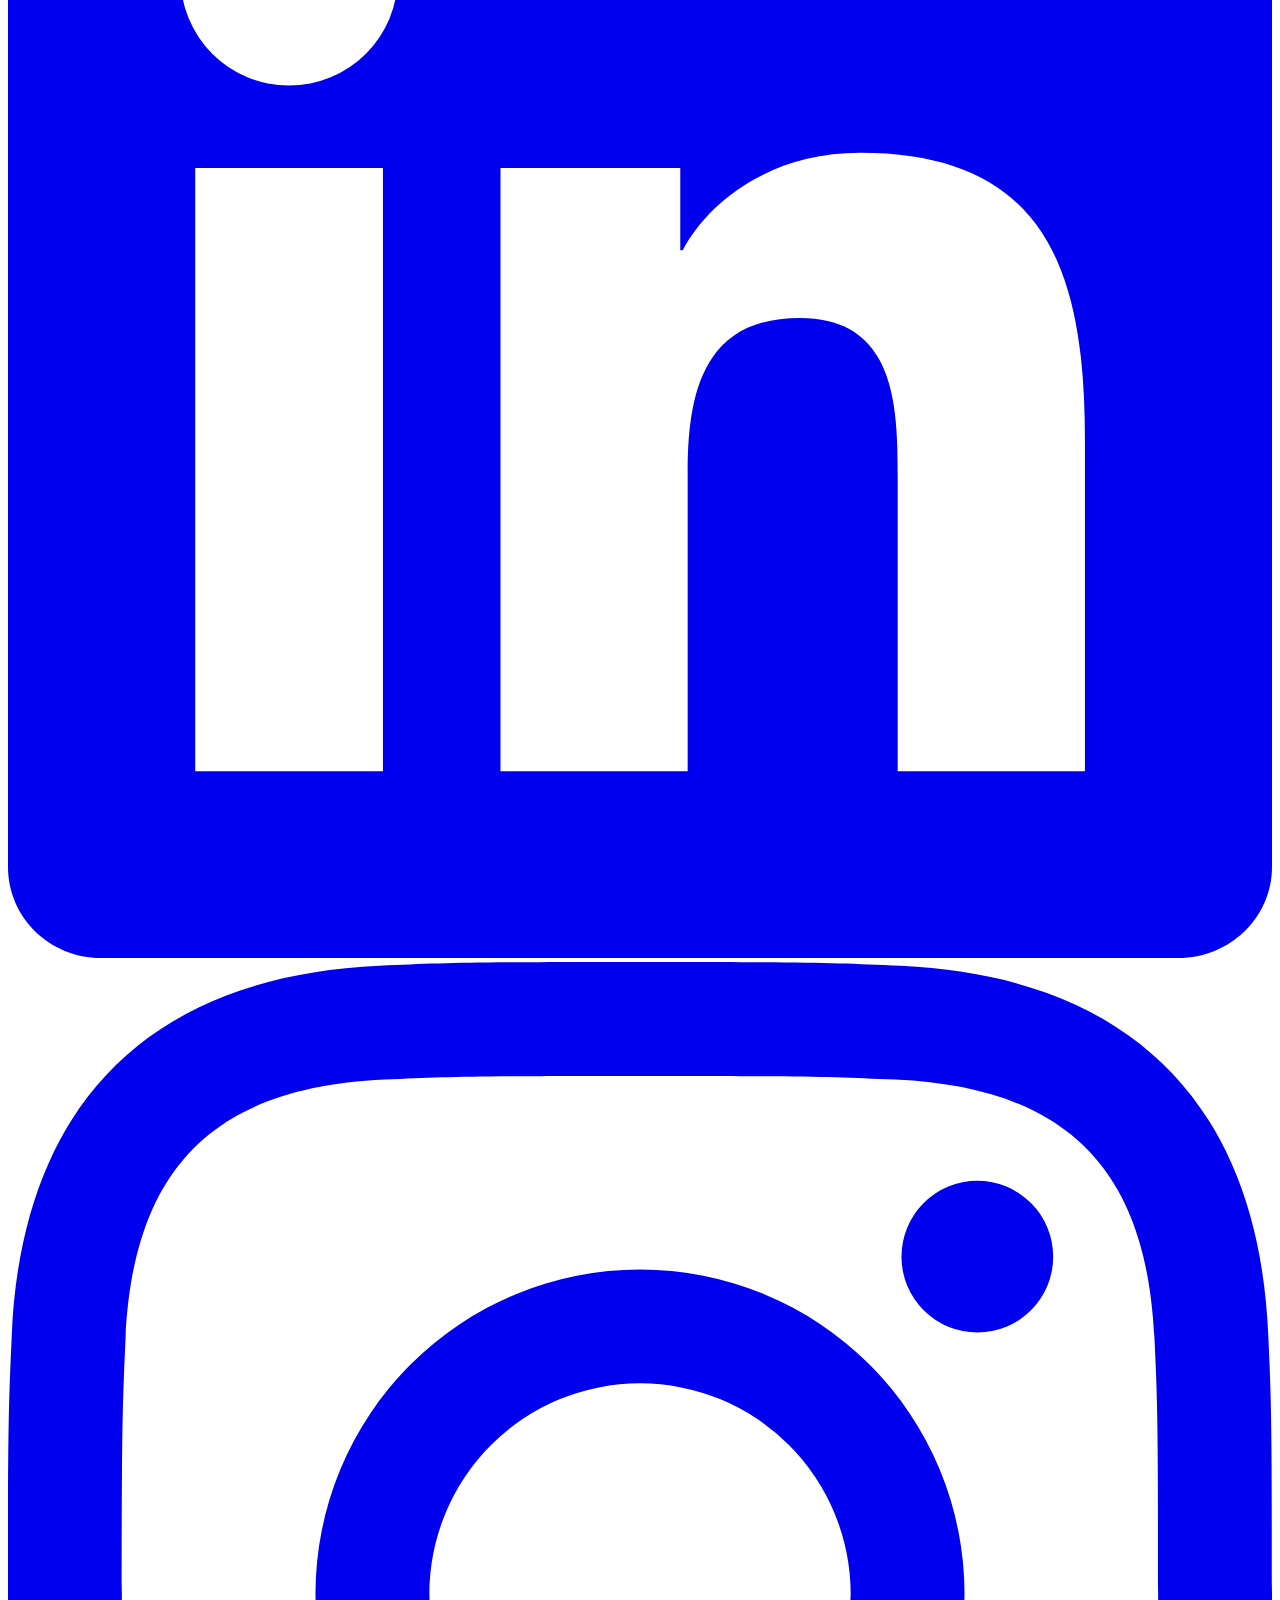
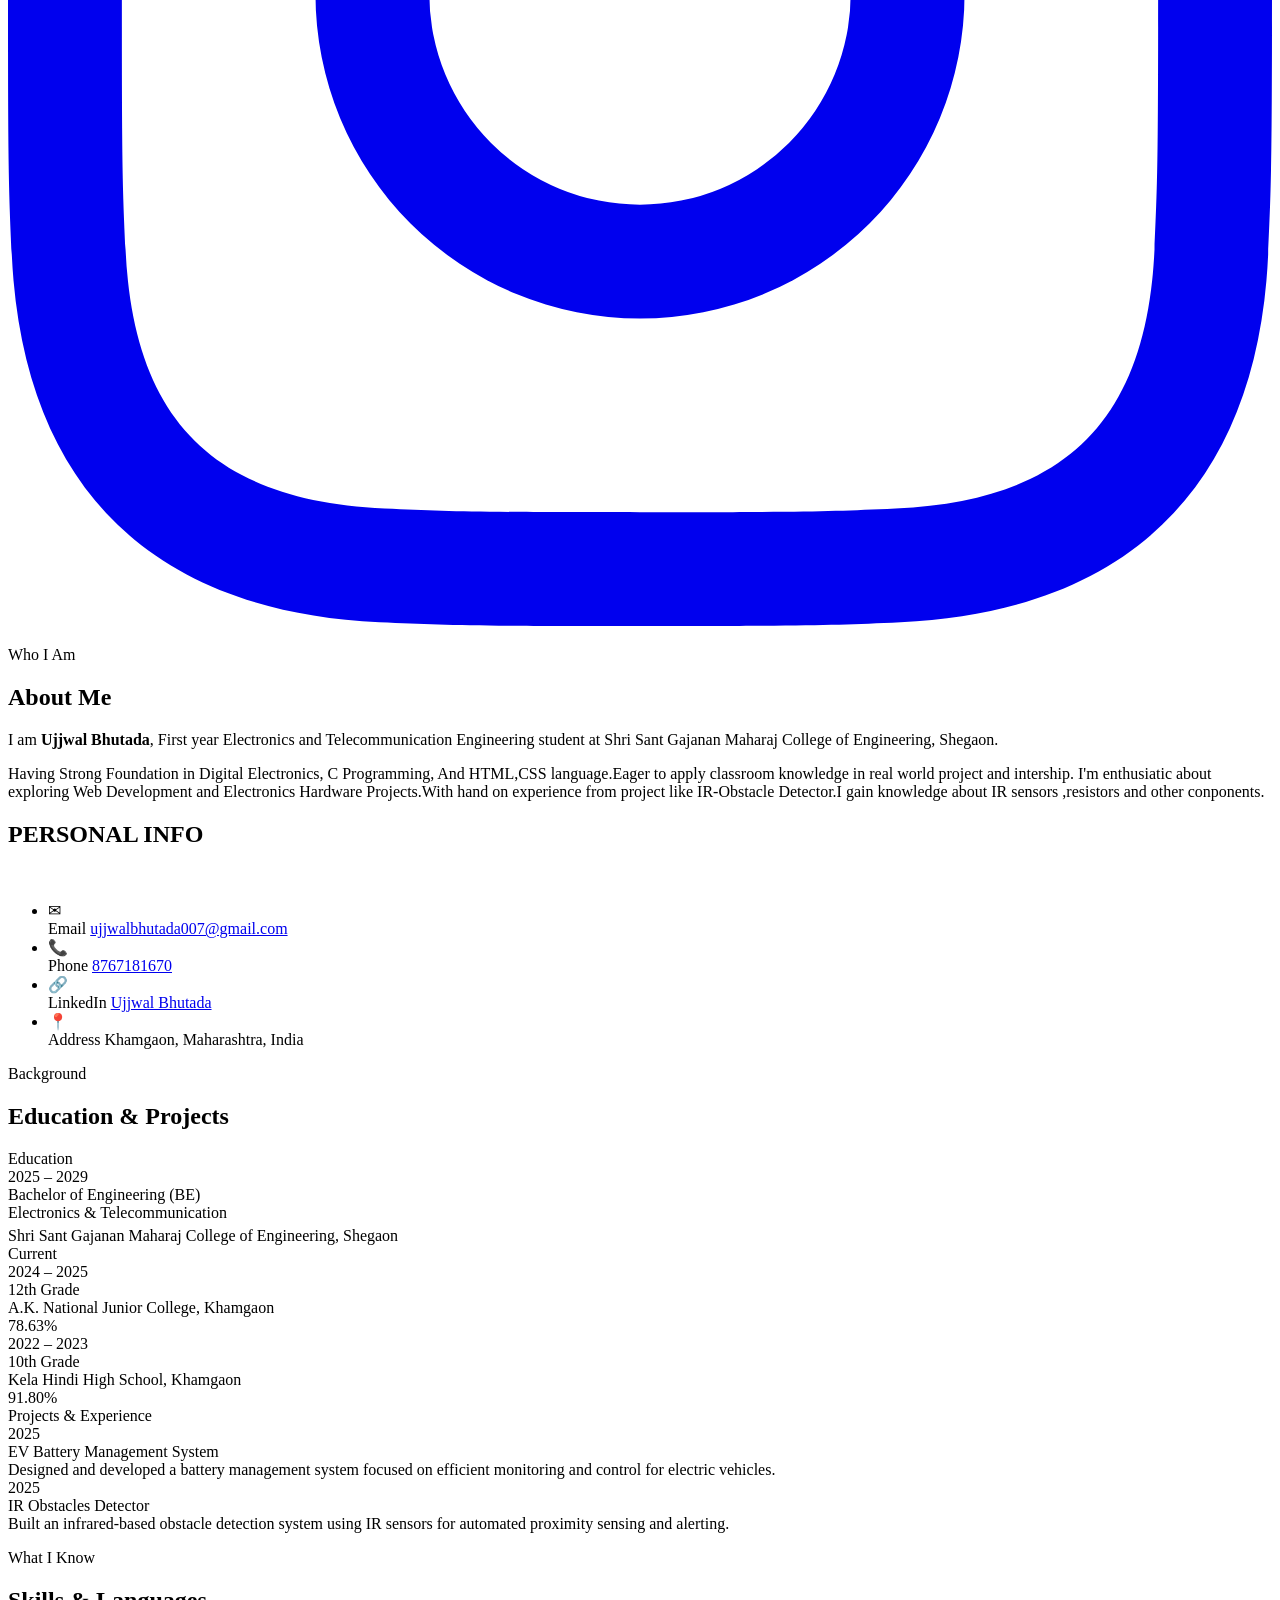
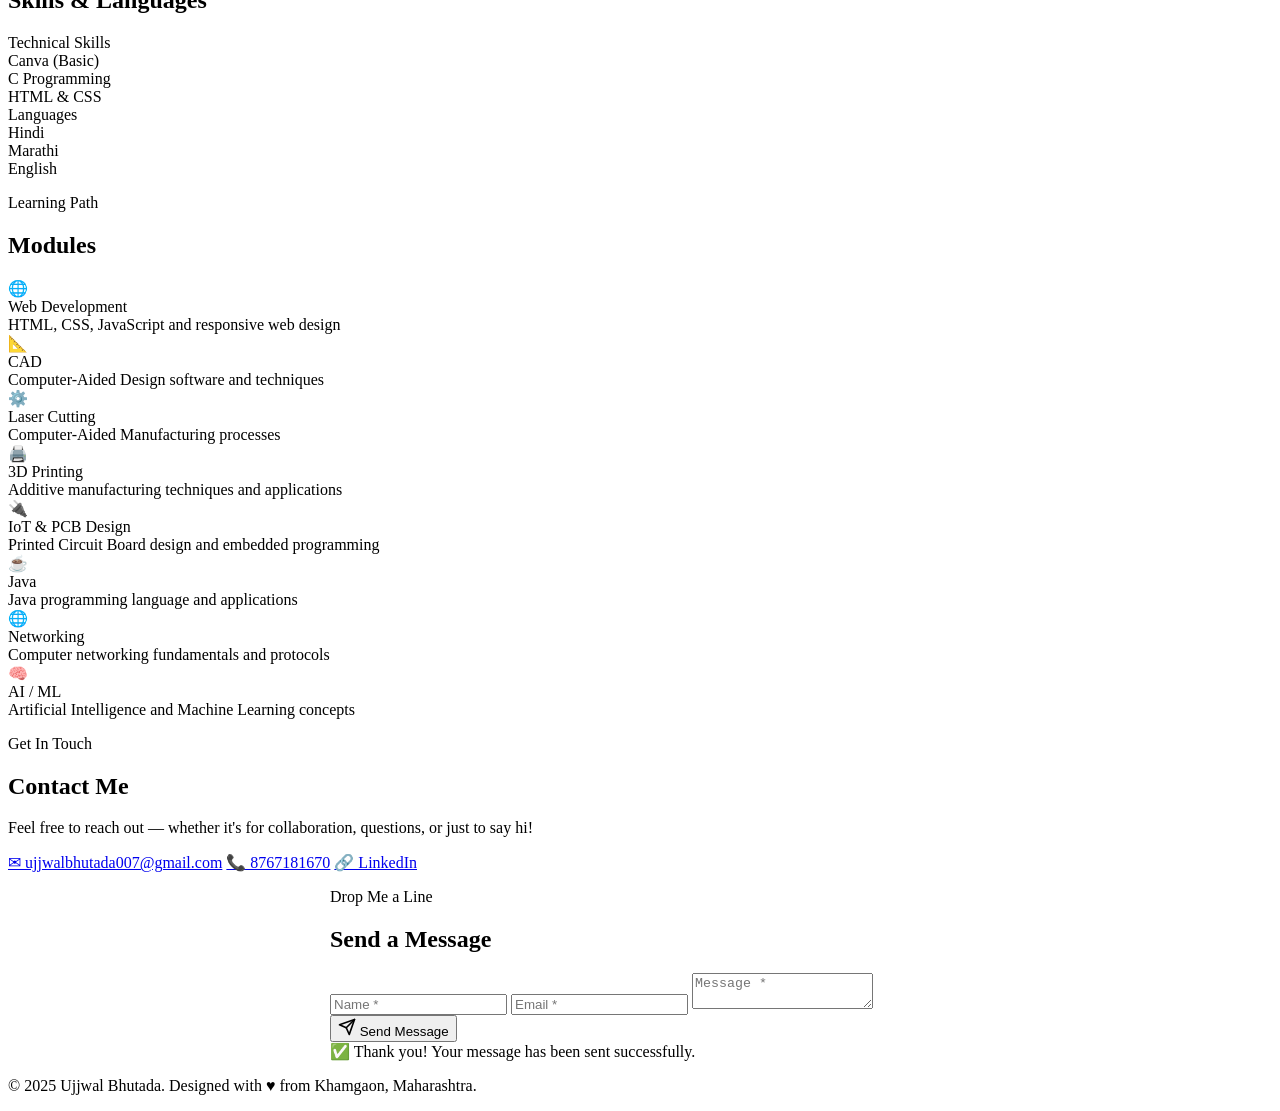
==== commit e902770c: "Update Index.html Removed CSS Coding" ====
--- a/Index.html
+++ b/Index.html
@@ -5,402 +5,6 @@
 <meta name="viewport" content="width=device-width, initial-scale=1.0"/>
 <title>Ujjwal Bhutada | Portfolio</title>
   <link rel="preconnect" href="https://fonts.googleapis.com">
-<style>
-  :root {
-    --bg: #f4f6fb;
-    --surface: #fffff;
-    --card: #eef0fa;
-    --border: #dde1f0;
-    --accent: #4f46e5;
-    --accent3: #16a34a;
-    --text: #1e1e2e;
-    --muted: #5a5a78;
-    --white: #ffffff;
-  }
-
-  *, *::before, *::after { box-sizing: border-box; margin: 0; padding: 0; }
-  html { scroll-behavior: smooth; }
-
-  body {
-    background: var(--bg);
-    color: var(--text);
-    font-family: 'poppin', sans-serif;
-    font-size: 16px;
-    line-height: 1.6;
-    overflow-x: hidden;
-  }
-
-  /* NAV */
-  nav {
-    position: fixed; top: 0; left: 0; right: 0; z-index: 100;
-    display: flex; align-items: center; justify-content: space-between;
-    padding: 1rem 5%;
-    background: #f4f6fb;
-    backdrop-filter: blur(14px);
-    border-bottom: 0px solid var(--border);
-    box-shadow: 0 1px 12px rgba(79,70,229,.06);
-  }
-
-  .nav-logo {
-    font-family: 'poppin', sans-serif;
-    font-weight: 800; font-size: 1.5rem;
-    color: var(--text); letter-spacing: -.3px;
-  }
-  .nav-logo span { color: var(--accent); }
-
-  .nav-links { display: flex; gap: 2rem; list-style: none; }
-  .nav-links a {
-    color: var(--muted); text-decoration: none;
-    font-size: .9rem; font-weight: 500;
-    transition: color .2s; position: relative;
-  }
-  .nav-links a::after {
-    content: ''; position: absolute; bottom: -4px; left: 0;
-    width: 0; height: 2px; background: var(--accent); transition: width .25s;
-  }
-  .nav-links a:hover { color: var(--accent); }
-  .nav-links a:hover::after { width: 100%; }
-
-  .hamburger {
-    display: none; flex-direction: column; gap: 5px;
-    cursor: pointer; background: none; border: none; padding: 4px;
-  }
-  .hamburger span {
-    display: block; width: 24px; height: 2px;
-    background: var(--text); border-radius: 2px; transition: all .3s;
-  }
-  .hamburger.active span:nth-child(1) { transform: translateY(7px) rotate(45deg); }
-  .hamburger.active span:nth-child(2) { opacity: 0; }
-  .hamburger.active span:nth-child(3) { transform: translateY(-7px) rotate(-45deg); }
-
-  .mobile-menu {
-    display: none; position: fixed; inset: 0;
-    background: var(--white); z-index: 99;
-    flex-direction: column; align-items: center; justify-content: center; gap: 0.5rem;
-  }
-  .mobile-menu.open { display: flex; }
-  .mobile-menu a {
-    font-family: 'poppins', sans-serif; font-size: 1rem; font-weight: 700;
-    color: var(--text); text-decoration: none; transition: color .2s;
-  }
-  .mobile-menu a:hover { color: var(--accent); }
-  .mobile-close {
-    position: absolute; top: 1.5rem; right: 5%;
-    font-size: 2rem; background: none; border: none;
-    color: var(--text); cursor: pointer;
-  }
-
-  section { padding: 5rem 2%; 
-   
-  }
-
-  /* HERO */
-  #home {
-    min-height: 100vh;
-    display: flex; flex-direction: column;
-    align-items: flex-start; justify-content: center; text-align: left;
-    padding-left: 5%;}
-  .hero-bg {
-    position: absolute; inset: 0; 
-    background:
-      radial-gradient(ellipse 60% 50% at 50% 40%, rgba(79,70,229,.10) 0%, transparent 70%),
-      radial-gradient(ellipse 40% 40% at 85% 80%, rgba(232,67,147,.07) 0%, transparent 60%);
-    pointer-events: none;
-  }
-
-  .hero-socials {
-    display: flex; gap: 1rem; margin-top: 2rem;
-    animation: fadeUp .6s .5s ease both;
-    justify-content: flex-start;
-  }
-
-  .social-icon {
-    width: 44px; height: 44px;
-    display: grid; place-items: center;
-    border: 1.5px solid var(--border);
-    border-radius: 10px;
-    color: var(--muted);
-    background: var(--surface);
-    text-decoration: none;
-    transition: color .2s, border-color .2s, transform .2s, box-shadow .2s;
-  }
-  .social-icon svg { width: 20px; height: 20px; }
-  .social-icon:hover {
-    color: var(--accent);
-    border-color: var(--accent);
-    transform: translateY(-3px);
-    box-shadow: 0 6px 16px rgba(79,70,229,.15);
-  }
-
-  .hero-greeting {
-    font-size: clamp(0.8rem, 2.5vw, 1.4rem);
-    color: var(--muted); margin-bottom: .9rem;
-    animation: fadeUp .6s .1s ease both;
-    align-items:left;
-  }
-
-  .hero-name {
-    font-family: 'Syne', sans-serif; font-weight: 800;
-    font-size: clamp(2.6rem, 5vw, 5.5rem);
-    color: var(--text); line-height: 1.05; letter-spacing: -2px;
-    animation: fadeUp .6s .2s ease both;
-  }
-  .hero-name .accent { color: var(--accent); }
-
-  .hero-sub {
-    margin-top: 1rem; font-size: clamp(.95rem, 1.8vw, 1.1rem);
-    color: var(--muted); font-weight: 400;
-    animation: fadeUp .6s .3s ease both;
-  }
-  .hero-sub strong { color: var(--accent3); font-weight: 600; }
-
-  .hero-cta {
-    margin-top: .9rem;
-    display: inline-flex; align-items: center; gap: .6rem;
-    background: var(--accent); color: var(--white);
-    padding: .85rem 2rem; border-radius: 8px;
-    font-weight: 600; font-size: .7rem; text-decoration: none;
-    transition: transform .2s, box-shadow .2s;
-    box-shadow: 0 9px 2px rgba(79,70,229,.3);
-    animation: fadeUp .6s .4s ease both;
-  }
-  .hero-cta:hover { transform: translateY(-2px); box-shadow: 0 8px 28px rgba(79,70,229,.4); }
-  .hero-cta svg { width: 18px; height: 18px; }
-
-  .scroll-hint {
-    position: absolute; bottom: 2rem;
-    display: flex; flex-direction: column; align-items: center; gap: .4rem;
-    color: var(--muted); font-size: .75rem; animation: pulse 2s infinite;
-  }
-  .scroll-hint span { display: block; width: 1px; height: .4px; background: linear-gradient(to bottom, var(--accent), transparent); }
-
-  .sec-header { margin-bottom: 3rem; }
-  .sec-label { font-size: .72rem; letter-spacing: .15em; text-transform: uppercase; color: var(--accent); margin-bottom: .4rem; }
-  .sec-title { font-family: 'Syne', sans-serif; font-size: clamp(1.7rem, 4vw, 2.6rem); font-weight: 700; color: var(--text); letter-spacing: -.5px; }
-
-  /* ABOUT */
-  #about { background: var(--surface); }
-  .about-grid { display: grid; grid-template-columns: 1fr 1fr; gap: 3rem; align-items: start; }
-  .about-bio p { color: var(--muted); margin-bottom: 1rem; font-size: .97rem; }
-
-  .personal-headline {
-    font-family: 'Syne', sans-serif;
-    font-size: 1rem; font-weight: 700; color: var(--text);
-    margin-bottom: 1.1rem; padding-bottom: .5rem;
-    border-bottom: 2px solid var(--accent); display: inline-block;
-  }
-
-  .info-list { list-style: none; display: flex; flex-direction: column; gap: .8rem; }
-  .info-list li { display: flex; gap: .75rem; align-items: flex-start; }
-  .info-list .info-icon {
-    width: 36px; height: 36px; flex-shrink: 0;
-    background: var(--card); border: 1px solid var(--border);
-    border-radius: 8px; display: grid; place-items: center; color: var(--accent);
-  }
-  .info-list .info-text { display: flex; flex-direction: column; }
-  .info-list .info-label { font-size: .72rem; color: var(--muted); text-transform: uppercase; letter-spacing: .06em; }
-  .info-list .info-val { font-size: .95rem; color: var(--text); }
-  .info-list .info-val a { color: var(--accent); text-decoration: none; }
-  .info-list .info-val a:hover { text-decoration: underline; }
-
-  /* EDUCATION */
-  #education { background: var(--bg); }
-  .edu-grid { display: grid; grid-template-columns: 1fr 1fr; gap: 3rem; min-width: 0; }
-  .col-title {
-    font-family: 'Syne', sans-serif; font-size: 1.05rem; font-weight: 700;
-    color: var(--text); margin-bottom: 1.75rem;
-    display: flex; align-items: center; gap: .6rem;
-  }
-  .col-title::before { content: ''; width: 10px; height: 10px; border-radius: 50%; background: var(--accent); display: block; }
-
-  .timeline { position: relative; padding-left: 1.5rem; }
-  .timeline::before {
-    content: ''; position: absolute; left: 0; top: 6px; bottom: 0;
-    width: 2px; background: linear-gradient(to bottom, var(--accent), transparent); border-radius: 2px;
-  }
-
-  .tl-item { position: relative; margin-bottom: 2.2rem; }
-  .tl-item::before {
-    content: ''; position: absolute; left: -1.88rem; top: 6px;
-    width: 10px; height: 10px; border-radius: 50%;
-    background: var(--accent); border: 2px solid var(--bg);
-  }
-
-  .tl-year { font-size: .73rem; letter-spacing: .1em; color: var(--accent); text-transform: uppercase; margin-bottom: .25rem; }
-  .tl-title { font-family: 'Syne', sans-serif; font-size: 1rem; font-weight: 600; color: var(--text); margin-bottom: .2rem; }
-  .tl-sub { font-size: .88rem; color: var(--muted); }
-
-  .tl-badge {
-    display: inline-block; background: rgba(79,70,229,.08);
-    border: 1px solid rgba(79,70,229,.2); color: var(--accent);
-    font-size: .74rem; padding: .18rem .6rem; border-radius: 100px; margin-top: .4rem;
-  }
-
-  .proj-card {
-    background: var(--surface); border: 1px solid var(--border);
-    border-radius: 12px; padding: 1.2rem 1.4rem; margin-bottom: 1.2rem;
-    transition: border-color .2s, transform .2s, box-shadow .2s;
-  }
-  .proj-card:hover { border-color: var(--accent); transform: translateX(4px); box-shadow: 0 4px 16px rgba(79,70,229,.08); }
-
-  /* SKILLS */
-  #skills { background: var(--surface); }
-  .skills-grid { display: grid; grid-template-columns: 1fr 1fr; gap: 3rem; }
-
-  .skill-col-title {
-    font-family: 'Syne', sans-serif; font-size: .85rem; font-weight: 700;
-    color: var(--text); margin-bottom: 1.2rem;
-    text-transform: uppercase; letter-spacing: .08em;
-    padding-bottom: .5rem; border-bottom: 2px solid var(--border);
-  }
-
-  .skill-pill {
-    display: flex; align-items: center; gap: .5rem;
-    background: var(--surface); border: 1px solid var(--border);
-    border-left: 3px solid #4f46e5;
-    border-radius: 8px; padding: .6rem 1rem; margin: .3rem 0;
-    font-size: .9rem; color: var(--text); width: 100%;
-    transition: border-color .2s, color .2s, background .2s;
-  }
-  .skill-pill:hover { border-color: var(--accent); color: var(--accent); background: rgba(79,70,229,.04); }
-  .skill-pill .dot { width: 7px; height: 7px; border-radius: 50%; background: var(--accent); flex-shrink: 0; }
-
-  .lang-pill {
-    display: flex; align-items: center; gap: .5rem;
-    background: var(--surface); border: 1px solid var(--border);
-    border-left: 3px solid #4f46e5;
-    border-radius: 8px; padding: .6rem 1rem; margin: .3rem 0;
-    font-size: .9rem; color: var(--text); width: 100%;
-    transition: border-color .2s, color .2s, background .2s;
-  }
-  .lang-pill:hover { border-color: var(--accent); }
-  .lang-name { font-size: .95rem; color: var(--text); }
-  .lang-level {
-    margin-left: auto; font-size: .74rem; color: var(--accent3);
-    background: rgba(22,163,74,.08); border-radius: 100px; padding: .15rem .6rem;
-    border: 1px solid rgba(22,163,74,.2);
-  }
-
-  /* MODULES */
-  #modules { background: var(--bg); }
-  .modules-grid { display: grid; grid-template-columns: 1fr 1fr; gap: 1.5rem; }
-  .module-card {
-    background: var(--surface); border: 1px solid var(--border);
-    border-radius: 14px; padding: 1.6rem; position: relative; overflow: hidden;
-    transition: transform .2s, border-color .2s, box-shadow .2s;
-    border-left: 4px solid #4f46e5;
-  }
-  .module-card:hover { transform: translateY(-4px); border-color: var(--accent); box-shadow: 0 8px 24px rgba(79,70,229,.1); }
-  .module-card::after {
-    content: ''; position: absolute; inset: 0;
-    background: linear-gradient(135deg, rgba(79,70,229,.04) 0%, transparent 60%);
-    pointer-events: none;
-  }
-
-  .module-num { display: none; }
-.module-icon { font-size: 2rem; margin-bottom: .6rem; display: block; }
-.module-name { font-family: 'Syne', sans-serif; font-size: 1rem; font-weight: 700; color: var(--accent); margin-bottom: .4rem; }
-.module-desc { font-size: .88rem; color: var(--muted); line-height: 1.5; }
-
-  .status-badge { display: inline-flex; align-items: center; gap: .4rem; font-size: .78rem; padding: .28rem .75rem; border-radius: 100px; font-weight: 500; }
-  .status-completed { background: rgba(22,163,74,.08); color: var(--accent3); border: 1px solid rgba(22,163,74,.2); }
-  .status-upcoming  { background: rgba(79,70,229,.08); color: var(--accent);  border: 1px solid rgba(79,70,229,.2); }
-  .status-dot { width: 6px; height: 6px; border-radius: 50%; }
-  .status-completed .status-dot { background: var(--accent3); }
-  .status-upcoming  .status-dot { background: var(--accent); }
-
-  /* CONTACT */
-  #contact { background: var(--surface); text-align: center; }
-  .contact-inner { max-width: 560px; margin: 0 auto; }
-  .contact-inner > p { color: var(--muted); margin-bottom: 2rem; }
-  .contact-links { display: flex; flex-wrap: wrap; gap: 1rem; justify-content: center; }
-  .contact-btn {
-    display: inline-flex; align-items: center; gap: .5rem;
-    border: 1px solid var(--border); border-radius: 8px;
-    padding: .75rem 1.4rem; color: var(--text);
-    text-decoration: none; font-size: .9rem; background: var(--card);
-    transition: border-color .2s, color .2s, background .2s, box-shadow .2s;
-  }
-  .contact-btn:hover { background: var(--accent); border-color: var(--accent); color: var(--white); box-shadow: 0 4px 16px rgba(79,70,229,.25); }
-
-  /* SEND MESSAGE */
-  #message { background: var(--bg); }
-
-  .msg-form { display: flex; flex-direction: column; gap: 1rem; margin-top: .5rem; }
-
-  .msg-form input,
-  .msg-form textarea {
-    width: 100%;
-    padding: .85rem 1.1rem;
-    border: 1.5px solid var(--border);
-    border-radius: 8px;
-    background: var(--surface);
-    color: var(--text);
-    font-family: 'DM Sans', sans-serif;
-    font-size: .95rem;
-    outline: none;
-    transition: border-color .2s, box-shadow .2s;
-  }
-  .msg-form input::placeholder,
-  .msg-form textarea::placeholder { color: var(--muted); }
-  .msg-form input:focus,
-  .msg-form textarea:focus {
-    border-color: var(--accent);
-    box-shadow: 0 0 0 3px rgba(79,70,229,.1);
-  }
-  .msg-form textarea { resize: vertical; min-height: 140px; }
-
-  .msg-submit {
-    display: inline-flex; align-items: center; justify-content: center; gap: .5rem;
-    background: var(--accent); color: var(--white);
-    border: none; border-radius: 8px;
-    padding: .9rem 2rem; font-size: 1rem; font-weight: 600;
-    cursor: pointer; font-family: 'Poppin', sans-serif;
-    transition: transform .2s, box-shadow .2s;
-    box-shadow: 0 4px 20px rgba(79,70,229,.28);
-  }
-  .msg-submit:hover { transform: translateY(-2px); box-shadow: 0 8px 28px rgba(79,70,229,.38); }
-
-  .msg-success {
-    display: none; text-align: center; padding: 1.2rem;
-    background: rgba(22,163,74,.08); border: 1px solid rgba(22,163,74,.2);
-    border-radius: 8px; color: var(--accent3); font-weight: 500;
-  }
-
-  /* FOOTER */
-  footer {
-    text-align: center; padding: 2rem 5%;
-    border-top: 1px solid var(--border);
-    color: var(--muted); font-size: .82rem; background: var(--surface);
-  }
-
-  @keyframes fadeUp { from { opacity:0; transform:translateY(24px); } to { opacity:1; transform:translateY(0); } }
-  @keyframes pulse  { 0%,100% { opacity:.4; } 50% { opacity:1; } }
-
-  .reveal { opacity: 1; transform: translateY(0px); transition: opacity .5s ease, transform .5s ease; }
-  .reveal.visible { opacity: 1; transform: none; }
-
-  @media (max-width: 768px) {
-    .nav-links { display: none; }
-    .hamburger { display: flex; }
-    .about-grid, .edu-grid, .skills-grid { grid-template-columns: 1fr; }
-    .hero-name { letter-spacing: -1px; }
-  }
-
-  @media (min-width: 769px) {
-    .about-grid { grid-template-columns: 1fr 1fr; }
-    .edu-grid { grid-template-columns: 1fr 1fr; }
-    .skills-grid { grid-template-columns: 1fr 1fr; }
-    .modules-grid { grid-template-columns: 1fr 1fr; }
-    section { padding: 6rem 8%; }
-  }
-
-  @media (min-width: 1200px) {
-    body { font-size: 17px; }
-    .hero-name { font-size: 5rem; }
-    section { padding: 7rem 10%; }
-  }
-</style>
 </head>
 <body>
 
